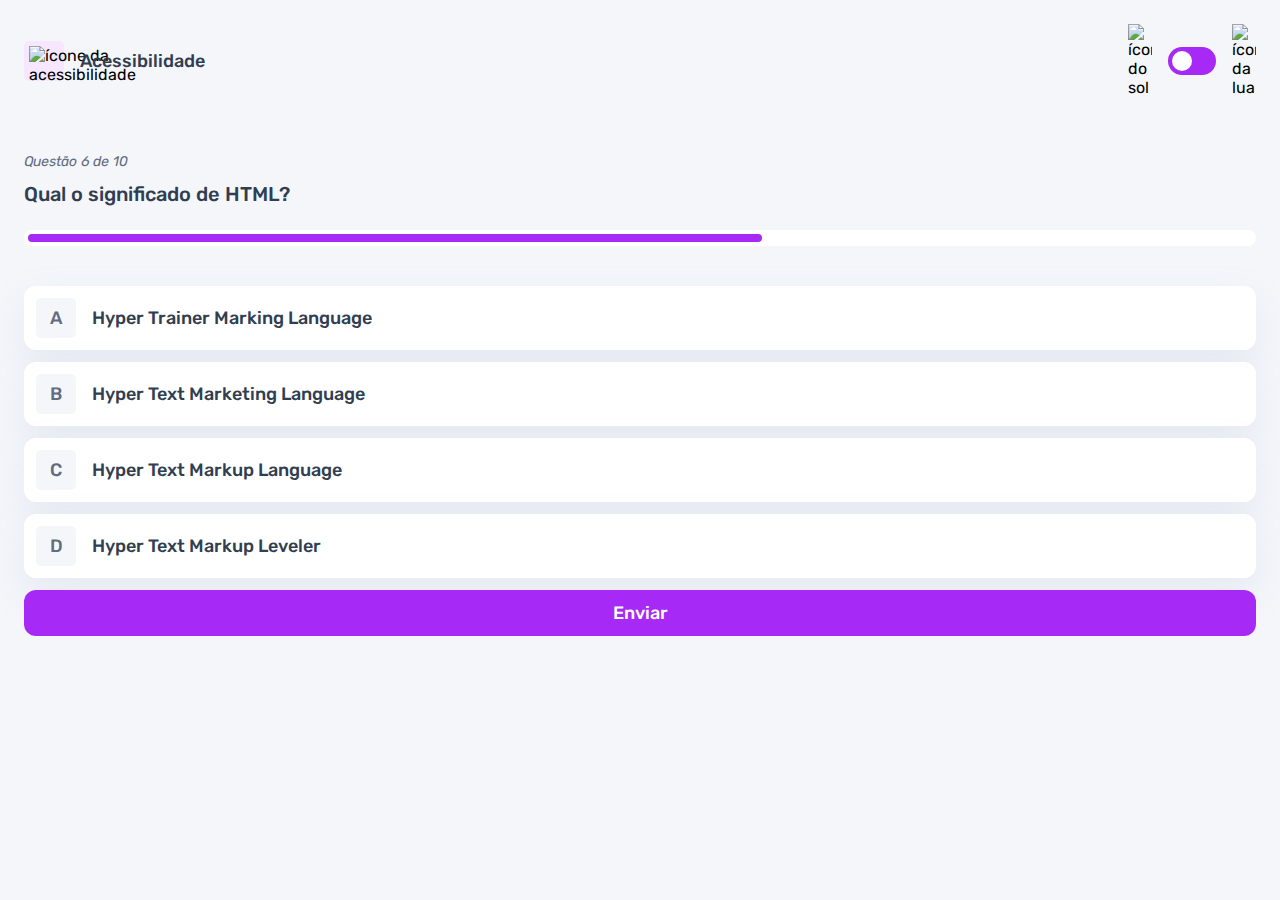
==== pages/quiz/quiz.html @ 2777c8e1 "adicionado o efeito de seleção nas alternativas" ====
<!DOCTYPE html>
<html lang="en">
<head>
    <meta charset="UTF-8">
    <meta name="viewport" content="width=device-width, initial-scale=1.0">
    <link rel="preconnect" href="https://fonts.googleapis.com">
    <link rel="preconnect" href="https://fonts.gstatic.com" crossorigin>
    <link href="https://fonts.googleapis.com/css2?family=Rubik:ital,wght@0,300..900;1,300..900&display=swap" rel="stylesheet">
    <link rel="stylesheet" href="quiz.css">
    <title>Quiz App</title>
</head>
<body>
    <header>
        <div class="assunto">
            <div class=" assunto_icone">
                <img src="../../assets/images/icon-accessibility.svg" alt="ícone da acessibilidade">
            </div>

            <h1>Acessibilidade</h1>
        </div>

        <div class="tema">
            <img src="../../assets/images/icon-sun-dark.svg" alt="ícone do sol">
            <button>
                <div></div>
            </button>
            <img src="../../assets/images/icon-moon-dark.svg" alt="ícone da lua">
        </div>
    </header>

    <main>
        <section class="pergunta">
            <p>Questão 6 de 10</p>

            <h2>Qual o significado de HTML?</h2>
            
            <div class="barra_progresso">
                <div></div>
            </div>
        </section>

        <section class="alternativas">
            <form action="">
                <label for="alternativa_a">
                    <input type="radio" id="alternativa_a" name="alternativa">

                    <div>
                        <span>A</span>
                        Hyper Trainer Marking Language
                    </div>
                </label>

                <label for="alternativa_b">
                    <input type="radio" id="alternativa_b" name="alternativa">

                    <div>
                        <span>B</span>
                        Hyper Text Marketing Language
                    </div>
                </label>

                <label for="alternativa_c">
                    <input type="radio" id="alternativa_c" name="alternativa">

                    <div>
                        <span>C</span>
                        Hyper Text Markup Language
                    </div>
                </label>

                <label for="alternativa_d">
                    <input type="radio" id="alternativa_d" name="alternativa">

                    <div>
                        <span>D</span>
                        Hyper Text Markup Leveler
                    </div>
                </label>
            </form>

            <button>Enviar</button>
        </section>
    </main>
</body>
</html>
---- pages/quiz/quiz.css ----
* {
    margin: 0;
    padding: 0;
    box-sizing: border-box;
    font-family: "Rubik", sans-serif;
    -webkit-font-smoothing: antialiased;
}

:root {
    --bg-color: #f4f6fa;
    --purple: #a729f5;
    --primary-text-color: #313e51;
    --secondary-text-color: #626c7f;
    --button-bg: #fff;
    --shadow: 0px 16px 40px 0px rgba(143, 160, 193, 0.14);
    --bg-html: #fff1e9;
    --bg-css: #e0fdef;
    --bg-javascript: #ebf0ff;
    --bg-acessibilidade: #f6e7ff;
    --white: #fff;
    --green: #26d782;
    --red: #ee5454;
    --bg-mobile: url(../../assets/images/pattern-background-mobile-light.svg);
    --bg-desktop: url(../../assets/images/pattern-background-desktop-light.svg);
}

body.escuro {
    --bg-color: #313e51;
    --bg-mobile: url(../../assets/images/pattern-background-mobile-dark.svg);
    --bg-desktop: url(../../assets/images/pattern-background-desktop-dark.svg);
    --primary-text-color: #fff;
    --secondary-text-color: #abc1e1;
    --button-bg: #3b4d66;
    --shadow: 0px 16px 40px 0px rgba(49, 62 , 81 , 0.14);
}

body {
    height: 100svh;
    background: var(--bg-mobile) var(--bg-color);
    background-repeat: no-repeat;
    background-size: cover;
}

header {
    display: flex;
    justify-content: space-between;
    padding: 16px 24px;
}

.assunto {
    display: flex;
    align-items: center;
    gap: 16px;
}

.assunto_icone {
    background:var(--bg-acessibilidade) ;
    width: 40px;
    height: 40px;
    padding: 5px;
    border-radius: 5px;
}

.assunto_icone img {
    width: 100%;
}

.assunto h1 {
    font-size: 18px;
    font-weight: 500;
    color: var(--primary-text-color)
}

.tema {
    padding: 8px 0;
    display: flex;
    align-items: center;
    gap: 8px;
}

.tema img {
    width: 16px;
}

.tema button {
    height: 20px;
    width: 32px;
    background: var(--purple);
    border: 0;
    border-radius: 999px;
    padding: 4px;
}

.tema button div {
    background: var(--white);
    height: 12px;
    width: 12px;
    border-radius: 999px;
}

main {
    padding: 32px 24px;
}

.pergunta {
    margin-bottom: 40px;
}

.pergunta p {
    font-style: italic;
    font-size: 14px;
    color: var(--secondary-text-color);
    margin-bottom: 12px;
}

.pergunta h2 {
    font-size: 20px;
    font-weight: 500;
    color: var(--primary-text-color);
    line-height: 24px;
    margin-bottom: 24px;
}

.barra_progresso {
    background: var(--button-bg);
    height: 16px;
    padding: 4px;
    border-radius: 999px;
}

.barra_progresso div {
    height: 100%;
    width: 60%;
    background: var(--purple);
    border-radius: 999px;
}

.alternativas form {
    display: flex;
    flex-direction: column;
    gap: 12px;
    margin-bottom: 12px;
}

.alternativas label {
    display: block;
    background: var(--button-bg);
    padding: 12px;
    font-size: 18px;
    font-weight: 500;
    border-radius: 12px;
    box-shadow: var(--shadow);
    color: var(--primary-text-color);
}

.alternativas label:has(input:checked){
    outline: 3px solid var(--purple);

    & span {
        background: var(--purple);
        color: var(--white);
    }
}

.alternativas input {
    display: none;
}

.alternativas div {
    display: flex;
    align-items: center;
    gap: 16px;
}

.alternativas div span {
    display: block;
    width: 40px;
    height: 40px;
    background: var(--bg-color);
    border-radius: 5px;
    color: var(--secondary-text-color);

    display: flex;
    align-items: center;
    justify-content: center;
    flex-shrink:0;
}

.alternativas button{
    padding: 12px;
    border-radius: 12px;
    border: none;
    background: var(--purple);
    color: var(--white);
    width: 100%;

    font-size: 18px;
    font-weight: 500;
}

.alternativas input {
    display: none;

}

@media(min-width: 1100px){
    .tema {
        gap: 16px;
    }
    .tema img {
        width: 24px;
    }

    .tema button {
        width: 48px;
        height: 28px;
    }

    .tema button div {
        width: 20px;
        height: 20px;
    }
}
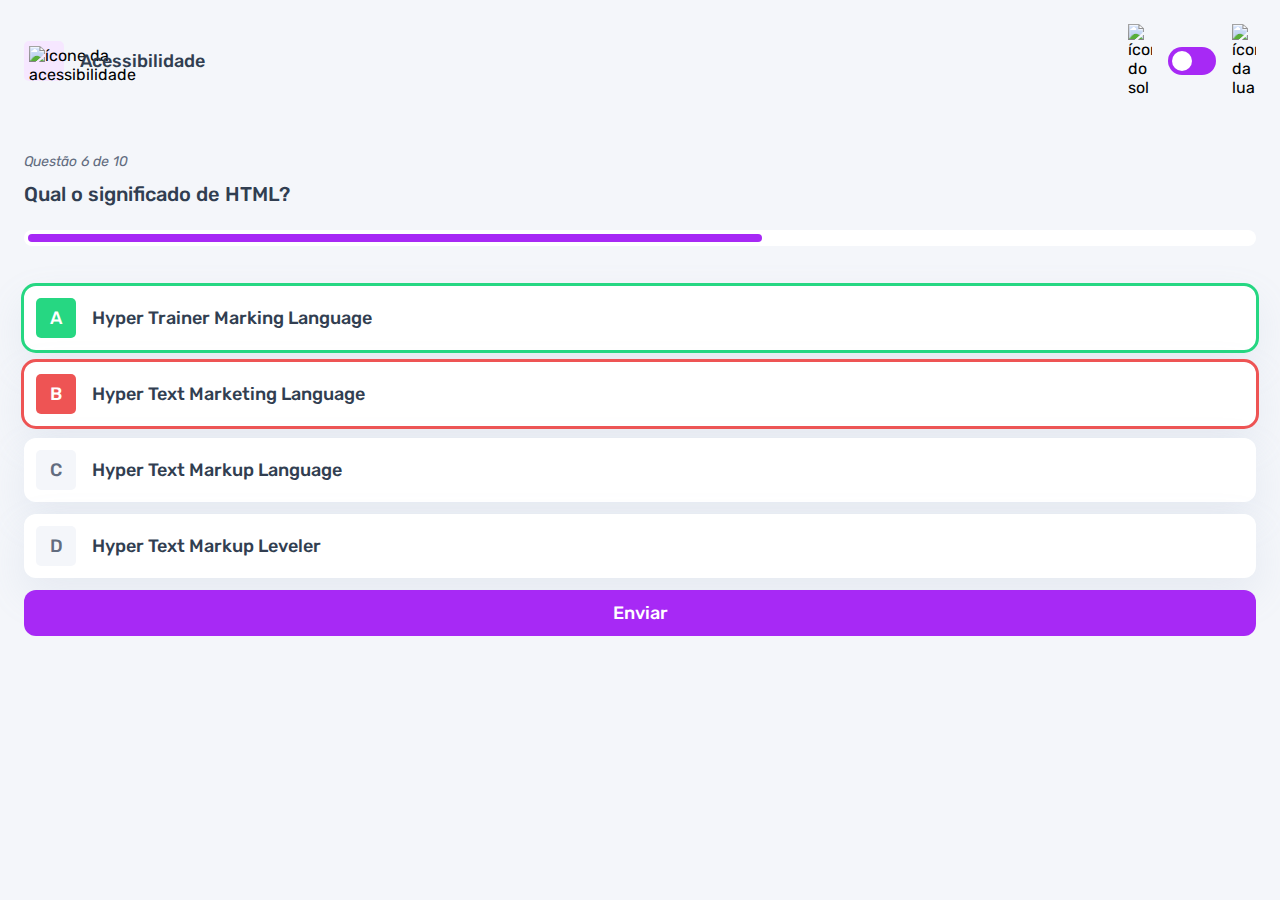
==== commit 0c856332: "adicionado o efeito para alternativas corretas e erradas" ====
--- a/pages/quiz/quiz.html
+++ b/pages/quiz/quiz.html
@@ -41,7 +41,7 @@
 
         <section class="alternativas">
             <form action="">
-                <label for="alternativa_a">
+                <label for="alternativa_a" id ="correta">
                     <input type="radio" id="alternativa_a" name="alternativa">
 
                     <div>
@@ -50,7 +50,7 @@
                     </div>
                 </label>
 
-                <label for="alternativa_b">
+                <label for="alternativa_b" id ="errada">
                     <input type="radio" id="alternativa_b" name="alternativa">
 
                     <div>
--- a/pages/quiz/quiz.css
+++ b/pages/quiz/quiz.css
@@ -162,6 +162,24 @@
     }
 }
 
+.alternativas label#correta {
+    outline: 3px solid var(--green);
+
+    & span {
+        background: var(--green);
+        color: var(--white);
+    }
+}
+
+.alternativas label#errada {
+    outline: 3px solid var(--red);
+
+    & span {
+        background: var(--red);
+        color: var(--white);
+    }
+}
+
 .alternativas input {
     display: none;
 }
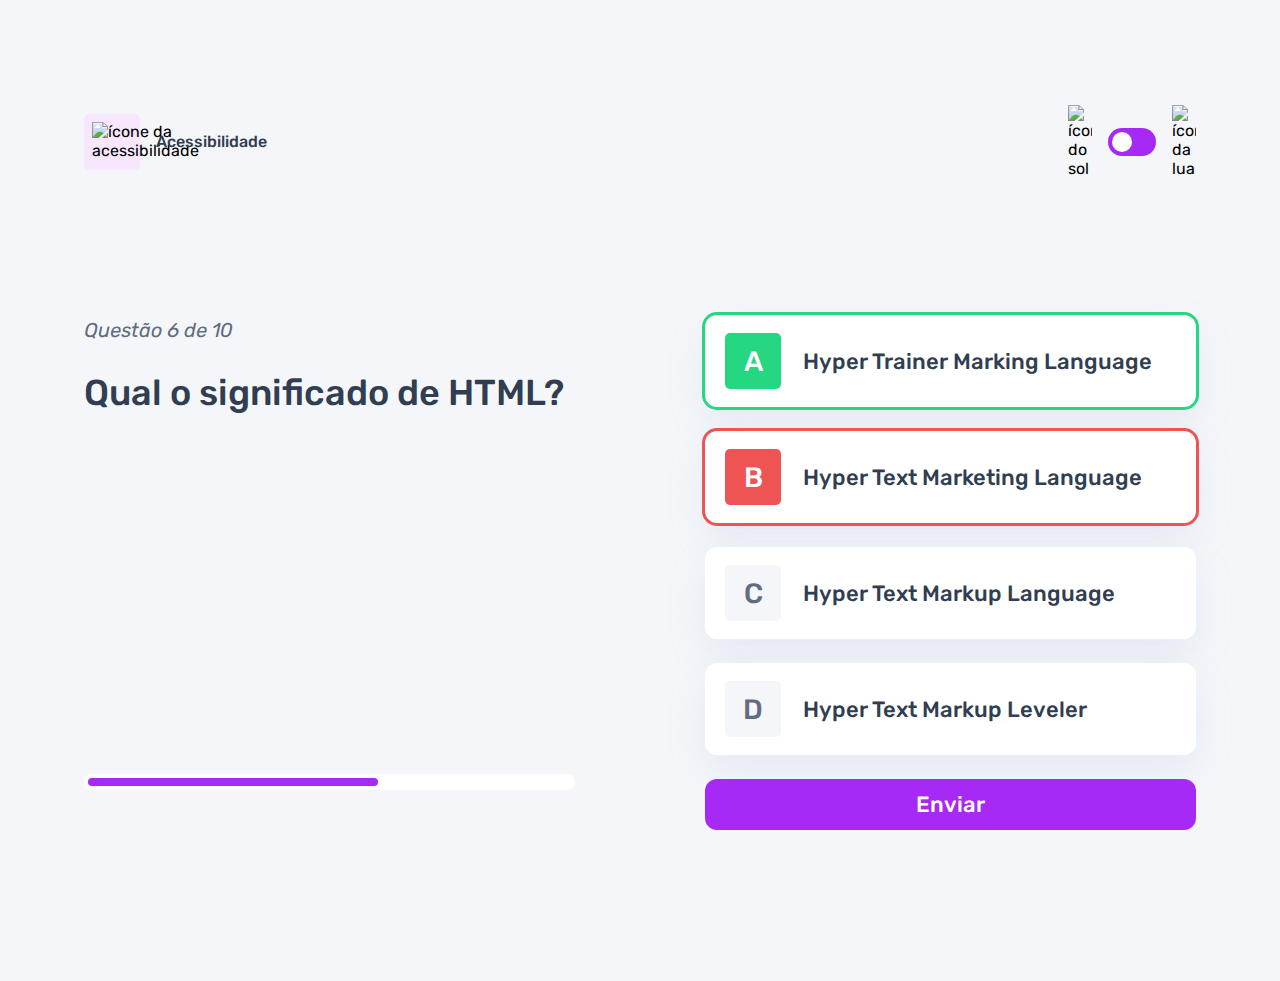
==== commit 0bbc1d95: "adicionada a responsividade para o desktop" ====
--- a/pages/quiz/quiz.html
+++ b/pages/quiz/quiz.html
@@ -30,10 +30,11 @@
 
     <main>
         <section class="pergunta">
-            <p>Questão 6 de 10</p>
+            <div>
+                <p>Questão 6 de 10</p>
 
-            <h2>Qual o significado de HTML?</h2>
-            
+                <h2>Qual o significado de HTML?</h2>
+            </div>
             <div class="barra_progresso">
                 <div></div>
             </div>
--- a/pages/quiz/quiz.css
+++ b/pages/quiz/quiz.css
@@ -216,15 +216,27 @@
     font-weight: 500;
 }
 
-.alternativas input {
-    display: none;
-
-}
-
 @media(min-width: 1100px){
+    header {
+        margin-block: 81px;
+        max-width: 1160px;
+        margin-inline: auto;
+    }
+
+    .assunto_icone {
+        width: 56px;
+        height: 56px;
+        padding: 8px;
+    }
+
+    .assunto h1 {
+        font-size: 16px;
+    }
+
     .tema {
         gap: 16px;
     }
+
     .tema img {
         width: 24px;
     }
@@ -238,4 +250,57 @@
         width: 20px;
         height: 20px;
     }
+
+    main {
+        max-width: 1160px;
+        margin-inline: auto;
+
+        display: flex;
+        gap: 130px
+    }
+
+    section {
+        width: 100%;
+    }
+
+    .pergunta {
+        display: flex;
+        flex-direction: column;
+        justify-content: space-between;
+    }
+
+    .pergunta p {
+        font-size: 20px;
+        line-height: 30px;
+        margin-bottom: 27px;
+    }
+
+    .pergunta h2 {
+        font-size: 36px;
+        line-height: 42px;
+    }
+
+    .alternativas form {
+        gap: 24px;
+        margin-bottom: 24px;
+    }
+
+    .alternativas label {
+        font-size: 22px;
+        padding: 18px 20px;
+    }
+
+    .alternativas div {
+        gap: 22px;
+    }
+
+    .alternativas div span {
+        width: 56px;
+        height: 56px;
+        font-size: 28px;
+    }
+
+    .alternativas button {
+        font-size: 22px;
+    }
 }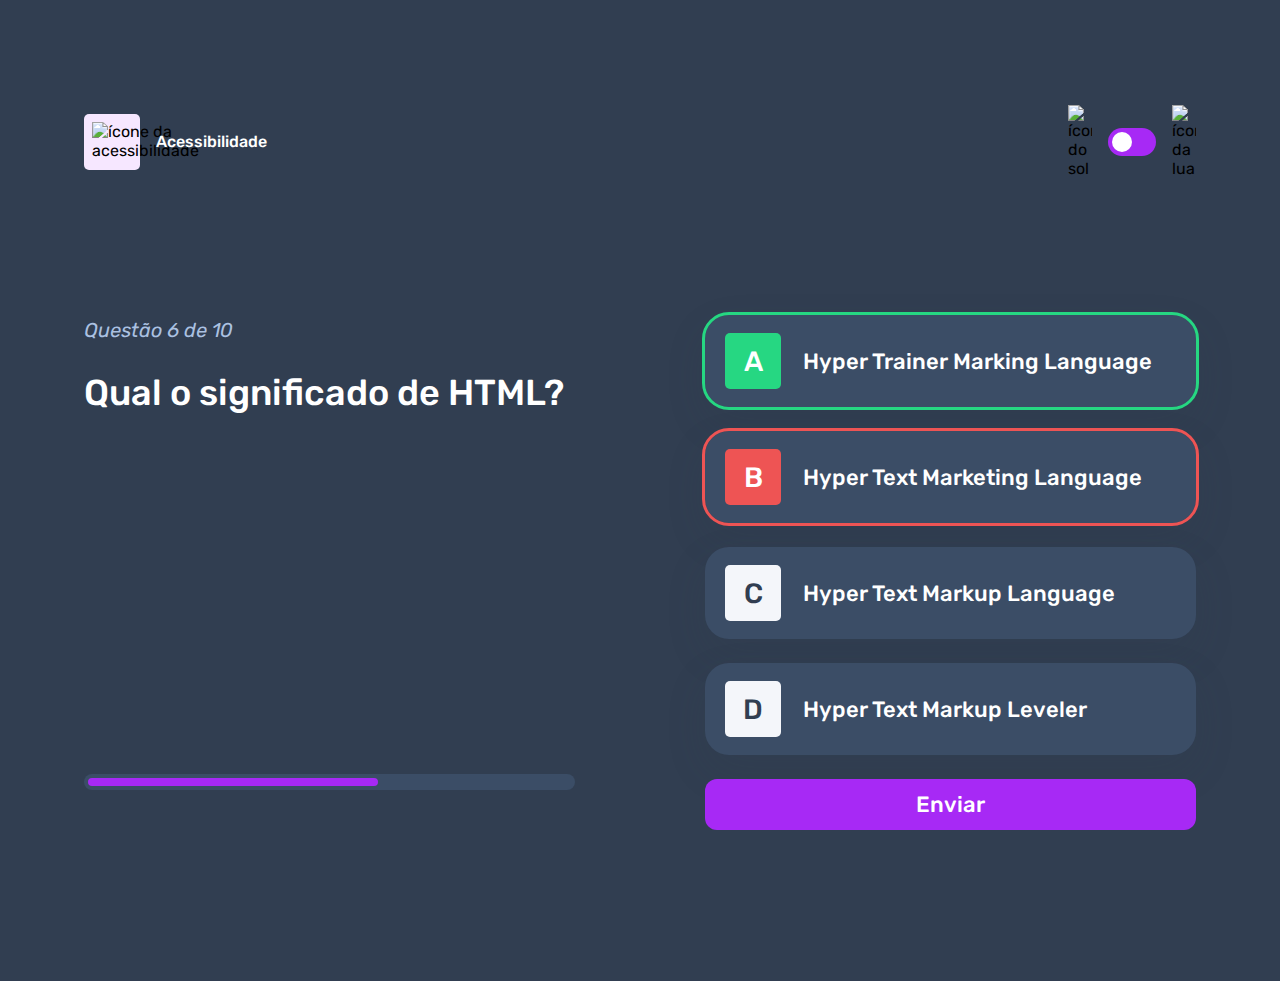
==== commit b6d05f34: "ajuste das cores no tema dark" ====
--- a/pages/quiz/quiz.html
+++ b/pages/quiz/quiz.html
@@ -9,7 +9,7 @@
     <link rel="stylesheet" href="quiz.css">
     <title>Quiz App</title>
 </head>
-<body>
+<body class="escuro">
     <header>
         <div class="assunto">
             <div class=" assunto_icone">
--- a/pages/quiz/quiz.css
+++ b/pages/quiz/quiz.css
@@ -8,7 +8,10 @@
 
 :root {
     --bg-color: #f4f6fa;
+    --bg-span: #f4f6fa;
+    --color-span:#626c7f;
     --purple: #a729f5;
+    --purple-hover: rgba(167, 41, 245, 0.7);
     --primary-text-color: #313e51;
     --secondary-text-color: #626c7f;
     --button-bg: #fff;
@@ -26,6 +29,7 @@
 
 body.escuro {
     --bg-color: #313e51;
+    --color-span: #313e51;
     --bg-mobile: url(../../assets/images/pattern-background-mobile-dark.svg);
     --bg-desktop: url(../../assets/images/pattern-background-desktop-dark.svg);
     --primary-text-color: #fff;
@@ -151,6 +155,14 @@
     border-radius: 12px;
     box-shadow: var(--shadow);
     color: var(--primary-text-color);
+    cursor: pointer;
+}
+
+.alternativas label:hover {
+    & span {
+        background: var(--bg-acessibilidade);
+        color: var(--purple);
+    }
 }
 
 .alternativas label:has(input:checked){
@@ -194,9 +206,9 @@
     display: block;
     width: 40px;
     height: 40px;
-    background: var(--bg-color);
+    background: var(--bg-span);
     border-radius: 5px;
-    color: var(--secondary-text-color);
+    color: var(--color-span);
 
     display: flex;
     align-items: center;
@@ -214,6 +226,12 @@
 
     font-size: 18px;
     font-weight: 500;
+    transition: background 0.3s;
+}
+
+.alternativas button:hover{
+    background: var(--purple-hover);
+    cursor: pointer;
 }
 
 @media(min-width: 1100px){
@@ -288,6 +306,7 @@
     .alternativas label {
         font-size: 22px;
         padding: 18px 20px;
+        border-radius: 24px;
     }
 
     .alternativas div {
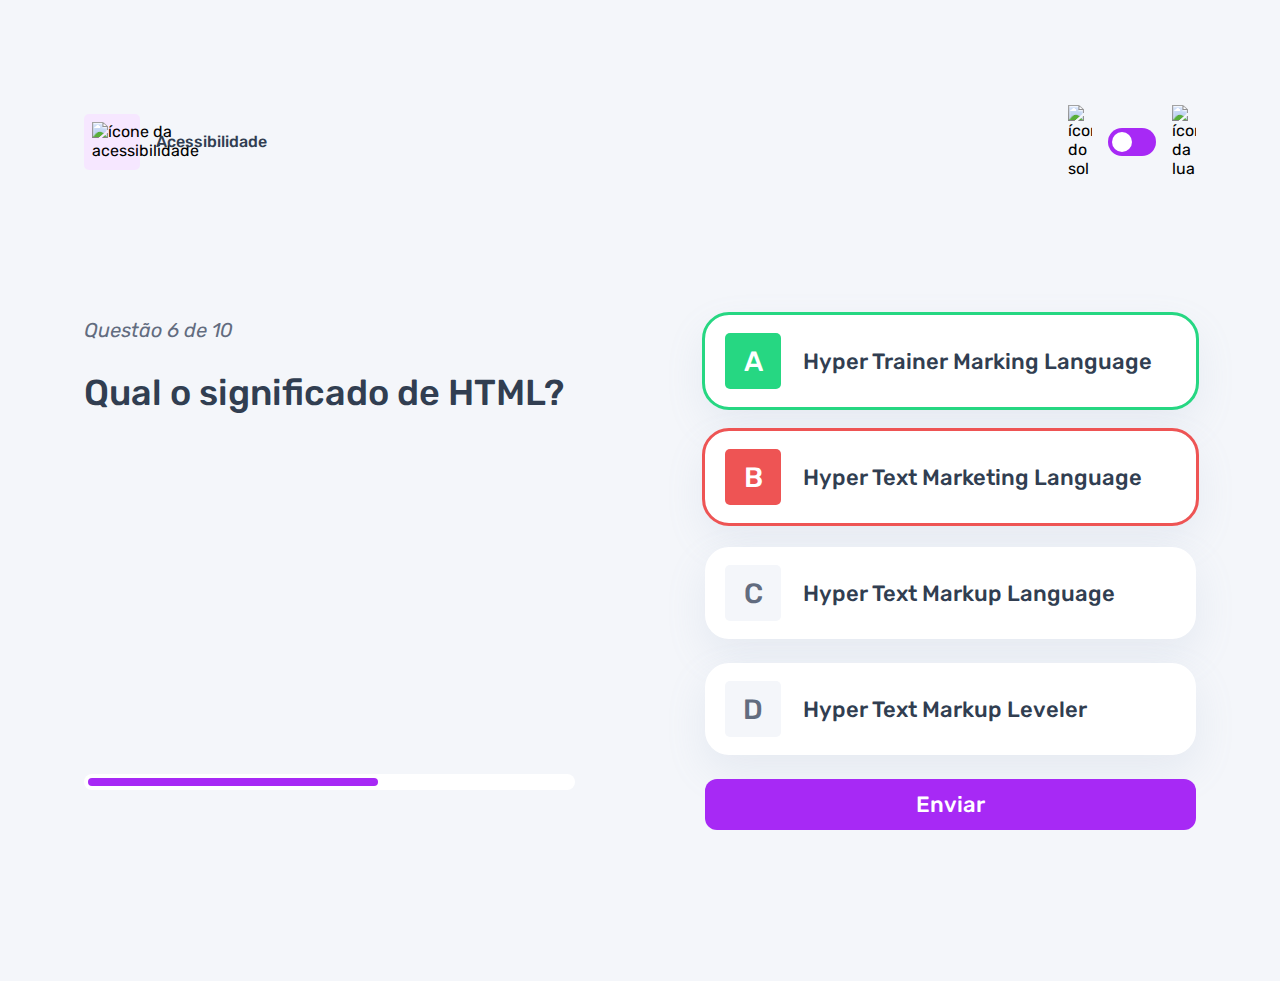
==== commit 43cbe88b: "ajuste do fundo para o desktop no quiz.html" ====
--- a/pages/quiz/quiz.html
+++ b/pages/quiz/quiz.html
@@ -9,7 +9,7 @@
     <link rel="stylesheet" href="quiz.css">
     <title>Quiz App</title>
 </head>
-<body class="escuro">
+<body>
     <header>
         <div class="assunto">
             <div class=" assunto_icone">
--- a/pages/quiz/quiz.css
+++ b/pages/quiz/quiz.css
@@ -235,6 +235,12 @@
 }
 
 @media(min-width: 1100px){
+    body {
+        background: var(--bg-desktop) var(--bg-color);
+        background-size: cover;
+        background-repeat: no-repeat;
+    }
+
     header {
         margin-block: 81px;
         max-width: 1160px;
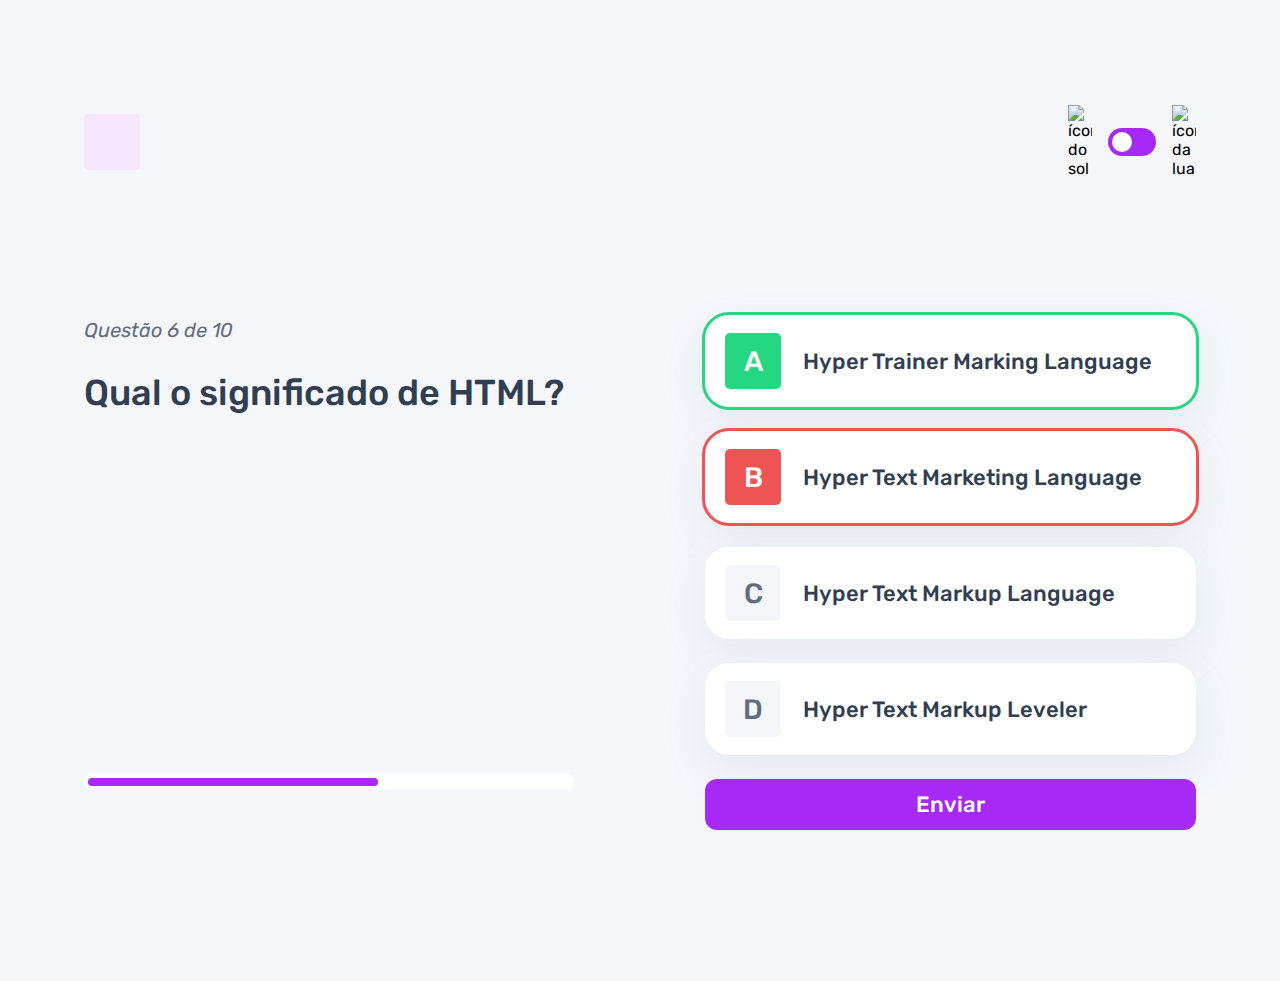
==== commit b947cdd2: "alteração dinâmica do assunto da página" ====
--- a/pages/quiz/quiz.html
+++ b/pages/quiz/quiz.html
@@ -7,16 +7,17 @@
     <link rel="preconnect" href="https://fonts.gstatic.com" crossorigin>
     <link href="https://fonts.googleapis.com/css2?family=Rubik:ital,wght@0,300..900;1,300..900&display=swap" rel="stylesheet">
     <link rel="stylesheet" href="quiz.css">
+    <script src="./quiz.js" type="module" defer></script>
     <title>Quiz App</title>
 </head>
 <body>
     <header>
         <div class="assunto">
             <div class=" assunto_icone">
-                <img src="../../assets/images/icon-accessibility.svg" alt="ícone da acessibilidade">
+                <img src="" alt="">
             </div>
 
-            <h1>Acessibilidade</h1>
+            <h1></h1>
         </div>
 
         <div class="tema">
--- a/pages/quiz/quiz.css
+++ b/pages/quiz/quiz.css
@@ -65,6 +65,22 @@
     border-radius: 5px;
 }
 
+.assunto_icone.html {
+    background: var(--bg-html);
+}
+
+.assunto_icone.css {
+    background: var(--bg-css);
+}
+
+.assunto_icone.javascript {
+    background: var(--bg-javascript);
+}
+
+.assunto_icone.assecibilidade {
+    background: var(--bg-acessibilidade);
+}
+
 .assunto_icone img {
     width: 100%;
 }
@@ -93,6 +109,8 @@
     border: 0;
     border-radius: 999px;
     padding: 4px;
+    display: flex;
+    cursor: pointer;
 }
 
 .tema button div {
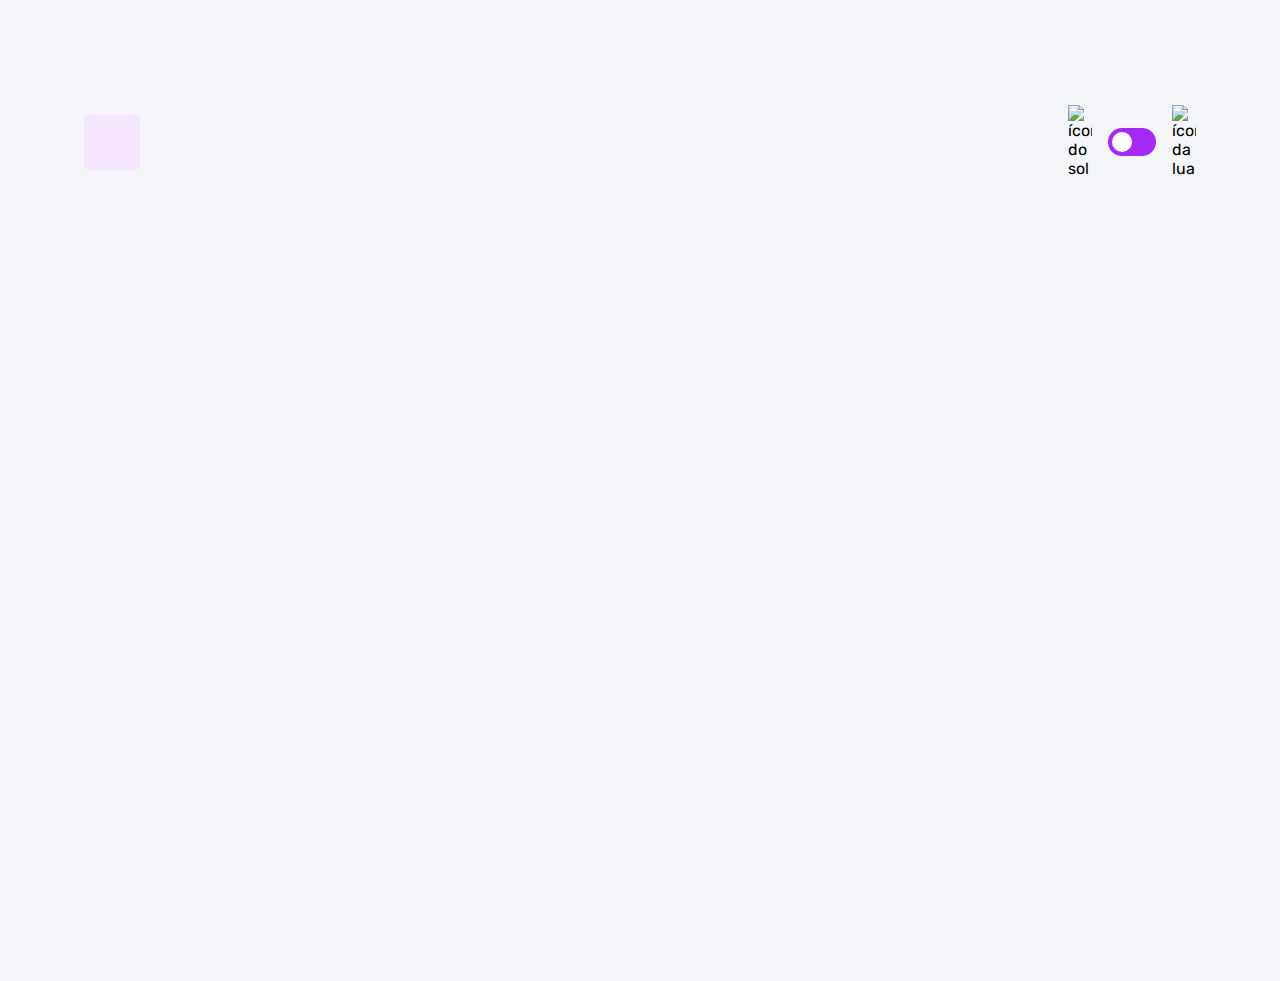
==== commit fb7d3175: "adicionadas as funções de buscar as perguntas e montar as perguntas no html" ====
--- a/pages/quiz/quiz.html
+++ b/pages/quiz/quiz.html
@@ -29,59 +29,7 @@
         </div>
     </header>
 
-    <main>
-        <section class="pergunta">
-            <div>
-                <p>Questão 6 de 10</p>
-
-                <h2>Qual o significado de HTML?</h2>
-            </div>
-            <div class="barra_progresso">
-                <div></div>
-            </div>
-        </section>
-
-        <section class="alternativas">
-            <form action="">
-                <label for="alternativa_a" id ="correta">
-                    <input type="radio" id="alternativa_a" name="alternativa">
-
-                    <div>
-                        <span>A</span>
-                        Hyper Trainer Marking Language
-                    </div>
-                </label>
-
-                <label for="alternativa_b" id ="errada">
-                    <input type="radio" id="alternativa_b" name="alternativa">
-
-                    <div>
-                        <span>B</span>
-                        Hyper Text Marketing Language
-                    </div>
-                </label>
-
-                <label for="alternativa_c">
-                    <input type="radio" id="alternativa_c" name="alternativa">
-
-                    <div>
-                        <span>C</span>
-                        Hyper Text Markup Language
-                    </div>
-                </label>
-
-                <label for="alternativa_d">
-                    <input type="radio" id="alternativa_d" name="alternativa">
-
-                    <div>
-                        <span>D</span>
-                        Hyper Text Markup Leveler
-                    </div>
-                </label>
-            </form>
-
-            <button>Enviar</button>
-        </section>
+    <main>        
     </main>
 </body>
 </html>